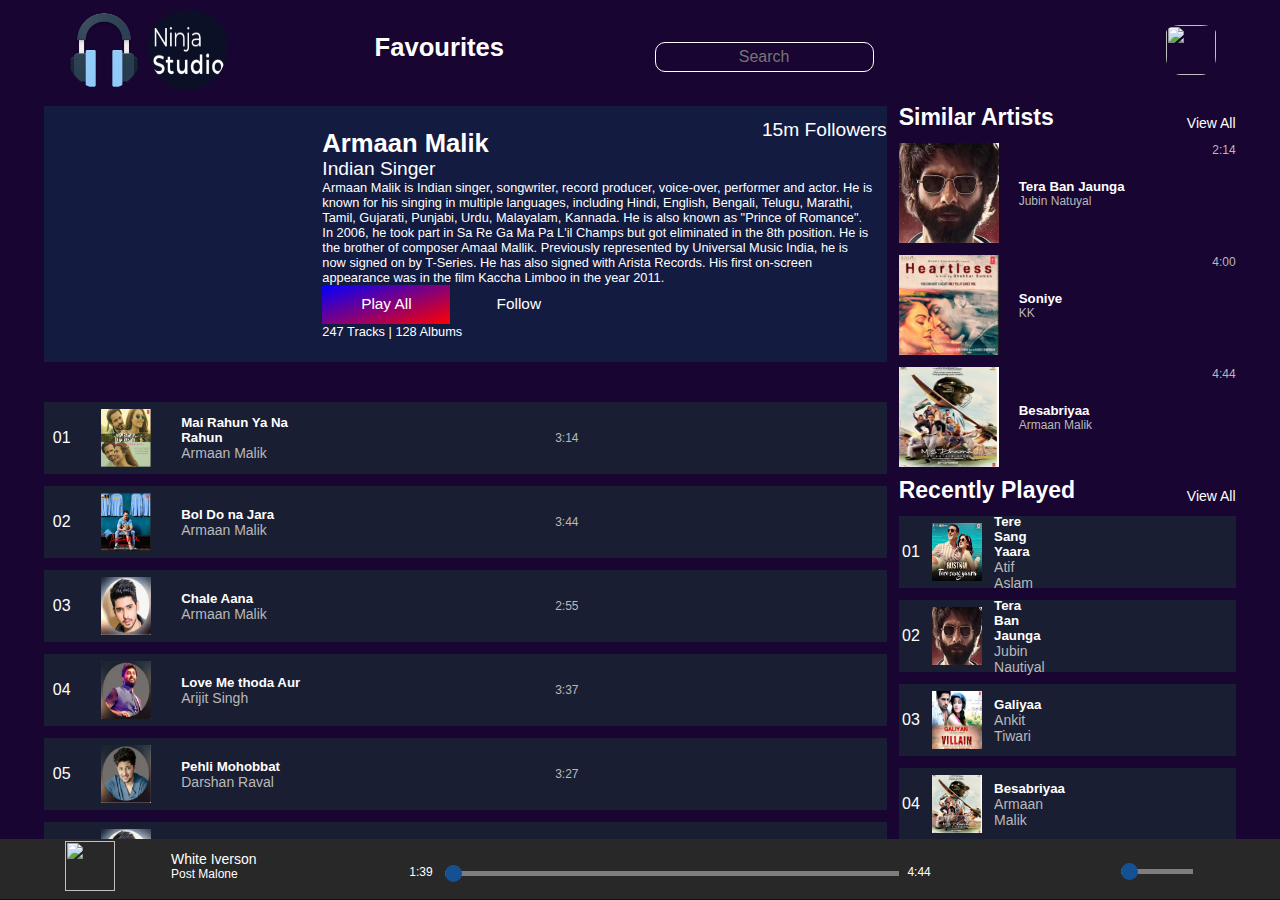
==== HTML Files/Single Playlist Screen.html @ 9ed67e4e "Created Music Player application" ====
<!DOCTYPE html>
<html lang="en">

<head>
    <meta charset="UTF-8">
    <meta name="viewport" content="width=device-width, initial-scale=1.0">
    <title>My Playlist</title>
    <!-- it is connected to two stylesheets -->
    <link rel="stylesheet" type="text/css" href="Single Playlist Screen Styles.css"><!-- this is the main stylesheet -->
    <!-- desktop first approach is used for the same. -->
    <link rel="stylesheet" type="text/css" href="Secondary page responsive.css">
    <!-- this is the style sheet with all the media queries -->
    <!-- this script is just for font awesome fonts -->
    <link rel="stylesheet" href="https://use.fontawesome.com/releases/v5.5.0/css/all.css" integrity="sha384-B4dIYHKNBt8Bc12p+WXckhzcICo0wtJAoU8YZTY5qE0Id1GSseTk6S+L3BlXeVIU" crossorigin="anonymous">
</head>
<!-- body -->

<body>
    <!-- top navigation bar -->
     <nav class="nav-bar">
            <!--This div contains the logo and title of the page-->
            <div class="nav-container">
                <div class="logo">
                    <img src="..\Images\music-player-icon-png-24.jpg" alt="PlayerImage">
                    <img src="..\Images\NinjasStudiologo.png"alt="logo">
                </div>
            </div>
            <div class="fav">
                <h4>Favourites</h4>
            </div>
            <!-- Search Bar -->
            <div class="search-bar">
                <div class="search-icon">
                    <i class="fas fa-search"></i>
                </div>
                <input type="text" name="search" placeholder="Search">
                <!-- Mic Icon -->
            </div>
            <!-- Notification Bell -->
            <div class="notification-bell">
                <span><i class="fas fa-bell"></i></span>
            </div>
            <!-- Profile Picture -->
            <div class="profile-picture">
            <img src="..\Images\myImg.jpg">
        </div>
        </nav>
    <!-- this is the main center part of the page and it is divided into two sections, namely section 1 and section 2-->
    <!-- I have separated these sections using the aside tag for each section -->
    <main>
        <!-- aside section 1 -->
        <aside class="aside section-1">
            <!-- this is for the jumbotron -->
            <div class="jumbotron">
                <div class=jumbotron-image>
                    <!-- there is nothing in this div because all the images and all are added by css -->
                </div>
                <!-- jumbotron details -->
                <div class="jumbotron-detail">
                    <!-- descriptive part of the jumbotron this will contain name , number of followers and all -->
                    <div class="descriptive-part">
                        <div class="song-name-main">
                            <h1>Armaan Malik</h1>
                        </div>
                        <div class="followers">
                            15m Followers
                        </div>
                        <p class="author">Indian Singer</p>
                        <!-- short description of the current author -->
                        <p class="desc">
                            Armaan Malik is Indian singer, songwriter, record producer, voice-over, performer and actor. He is known for his singing in multiple languages, including Hindi, English, Bengali, Telugu, Marathi, Tamil, Gujarati, Punjabi, Urdu, Malayalam, Kannada. He is also known as "Prince of Romance". In 2006, he took part in Sa Re Ga Ma Pa L'il Champs but got eliminated in the 8th position. He is the brother of composer Amaal Mallik. Previously represented by Universal Music India, he is now signed on by T-Series. He has also signed with Arista Records. His first on-screen appearance was in the film Kaccha Limboo in the year 2011.
                        </p>
                    </div>
                    <!-- action part -->
                    <div class="action-part">
                        <!-- action buttons -->
                        <div class="btns">
                            <button>Play All</button>
                            <button>Follow</button>
                        </div>
                        <p>
                            247 Tracks | 128 Albums
                        </p>
                    </div>
                </div>
            </div>
            <!-- now the playlist part begins -->
            <div class="playlist-items">
                <!-- playlist item -->
                <div class="playlist-item">
                    <div class="left">
                        <div>
                            01
                        </div>
                        <div>
                            <img src="..\Images\Mai Rahun.png">
                            <div class="play-btn">
                                <i class="fas fa-play"></i>
                            </div>
                        </div>
                        <div>
                            <h5>
                                Mai Rahun Ya Na Rahun
                            </h5>
                            <p>
                                Armaan Malik
                            </p>
                        </div>
                    </div>
                    <div class="center">
                        3:14
                    </div>
                    <div class="right">
                        <div>
                            <i class="far fa-heart"></i>
                        </div>
                        <div>
                            <i class="fas fa-plus"></i>
                        </div>
                    </div>
                </div>
                <!-- playlist item -->
                <div class="playlist-item">
                    <div class="left">
                        <div>
                            02
                        </div>
                        <div>
                            <img src="..\Images\Azhar.png">
                            <div class="play-btn">
                                <i class="fas fa-play"></i>
                            </div>
                        </div>
                        <div>
                            <h5>
                                Bol Do na Jara
                            </h5>
                            <p>
                                Armaan Malik
                            </p>
                        </div>
                    </div>
                    <div class="center">
                        3:44
                    </div>
                    <div class="right">
                        <div>
                            <i class="far fa-heart"></i>
                        </div>
                        <div>
                            <i class="fas fa-plus"></i>
                        </div>
                    </div>
                </div>
                <!-- playlist item -->
                <div class="playlist-item">
                    <div class="left">
                        <div>
                            03
                        </div>
                        <div>
                            <img src="..\Images/Armaan.png">
                            <div class="play-btn">
                                <i class="fas fa-play"></i>
                            </div>
                        </div>
                        <div>
                            <h5>
                                Chale Aana
                            </h5>
                            <p>
                                Armaan Malik
                            </p>
                        </div>
                    </div>
                    <div class="center">
                        2:55
                    </div>
                    <div class="right">
                        <div>
                            <i class="far fa-heart"></i>
                        </div>
                        <div>
                            <i class="fas fa-plus"></i>
                        </div>
                    </div>
                </div>
                <!-- playlist item -->
                <div class="playlist-item">
                    <div class="left">
                        <div>
                            04
                        </div>
                        <div>
                            <img src="..\Images/Arijit.png">
                            <div class="play-btn">
                                <i class="fas fa-play"></i>
                            </div>
                        </div>
                        <div>
                            <h5>
                                Love Me thoda Aur
                            </h5>
                            <p>
                                Arijit Singh
                            </p>
                        </div>
                    </div>
                    <div class="center">
                        3:37
                    </div>
                    <div class="right">
                        <div>
                            <i class="far fa-heart"></i>
                        </div>
                        <div>
                            <i class="fas fa-plus"></i>
                        </div>
                    </div>
                </div>
                <!-- playlist item -->
                <div class="playlist-item">
                    <div class="left">
                        <div>
                            05
                        </div>
                        <div>
                            <img src="..\Images/Darshan.png">
                            <div class="play-btn">
                                <i class="fas fa-play"></i>
                            </div>
                        </div>
                        <div>
                            <h5>
                                Pehli Mohobbat
                            </h5>
                            <p>
                                Darshan Raval
                            </p>
                        </div>
                    </div>
                    <div class="center">
                        3:27
                    </div>
                    <div class="right">
                        <div>
                            <i class="far fa-heart"></i>
                        </div>
                        <div>
                            <i class="fas fa-plus"></i>
                        </div>
                    </div>
                </div>
                <!-- playlist item -->
                <div class="playlist-item">
                    <div class="left">
                        <div>
                            03
                        </div>
                        <div>
                            <img src="..\Images/Armaan.png">
                            <div class="play-btn">
                                <i class="fas fa-play"></i>
                            </div>
                        </div>
                        <div>
                            <h5>
                                Shaamein
                            </h5>
                            <p>
                                Armaan Malik
                            </p>
                        </div>
                    </div>
                    <div class="center">
                        2:55
                    </div>
                    <div class="right">
                        <div>
                            <i class="far fa-heart"></i>
                        </div>
                        <div>
                            <i class="fas fa-plus"></i>
                        </div>
                    </div>
                </div>
                <!-- playlist item -->
                <div class="playlist-item">
                    <div class="left">
                        <div>
                            07
                        </div>
                        <div>
                            <img src="..\Images/Diljit.png">
                            <div class="play-btn">
                                <i class="fas fa-play"></i>
                            </div>
                        </div>
                        <div>
                            <h5>
                                Deewana Tera Mai
                            </h5>
                            <p>
                                Diljit Dosanjh 
                            </p>
                        </div>
                    </div>
                    <div class="center">
                        3:28
                    </div>
                    <div class="right">
                        <div>
                            <i class="far fa-heart"></i>
                        </div>
                        <div>
                            <i class="fas fa-plus"></i>
                        </div>
                    </div>
                </div>
                <!-- playlist item -->
                <div class="playlist-item">
                    <div class="left">
                        <div>
                            08
                        </div>
                        <div>
                            <img src="..\Images/Neha.png">
                            <div class="play-btn">
                                <i class="fas fa-play"></i>
                            </div>
                        </div>
                        <div>
                            <h5>
                                Naina
                            </h5>
                            <p>
                                Neha Kakkar
                            </p>
                        </div>
                    </div>
                    <div class="center">
                        3:48
                    </div>
                    <div class="right">
                        <div>
                            <i class="far fa-heart"></i>
                        </div>
                        <div>
                            <i class="fas fa-plus"></i>
                        </div>
                    </div>
                </div>
                <!-- playlist item -->
                <div class="playlist-item">
                    <div class="left">
                        <div>
                            03
                        </div>
                        <div>
                            <img src="..\Images/Armaan.png">
                            <div class="play-btn">
                                <i class="fas fa-play"></i>
                            </div>
                        </div>
                        <div>
                            <h5>
                                Sab Tera
                            </h5>
                            <p>
                                Armaan Malik
                            </p>
                        </div>
                    </div>
                    <div class="center">
                        2:55
                    </div>
                    <div class="right">
                        <div>
                            <i class="far fa-heart"></i>
                        </div>
                        <div>
                            <i class="fas fa-plus"></i>
                        </div>
                    </div>
                </div>
                <!-- playlist item -->
                <div class="playlist-item">
                    <div class="left">
                        <div>
                            10
                        </div>
                        <div>
                            <img src="..\Images\Arijit.png">
                            <div class="play-btn">
                                <i class="fas fa-play"></i>
                            </div>
                        </div>
                        <div>
                            <h5>
                                Galti Se Mistake
                            </h5>
                            <p>
                                Arijit Singh
                            </p>
                        </div>
                    </div>
                    <div class="center">
                        4:10
                    </div>
                    <div class="right">
                        <div>
                            <i class="far fa-heart"></i>
                        </div>
                        <div>
                            <i class="fas fa-plus"></i>
                        </div>
                    </div>
                </div>
                <!-- playlist item -->
                <div class="playlist-item">
                    <div class="left">
                        <div>
                            11
                        </div>
                        <div>
                            <img src="..\Images\galiyaan.jpg">
                            <div class="play-btn">
                                <i class="fas fa-play"></i>
                            </div>
                        </div>
                        <div>
                            <h5>
                                Galiyaan
                            </h5>
                            <p>
                                Ankit Tiwari
                            </p>
                        </div>
                    </div>
                    <div class="center">
                        4:00
                    </div>
                    <div class="right">
                        <div>
                            <i class="far fa-heart"></i>
                        </div>
                        <div>
                            <i class="fas fa-plus"></i>
                        </div>
                    </div>
                </div>
                <!-- playlist item -->
                <div class="playlist-item">
                    <div class="left">
                        <div>
                            03
                        </div>
                        <div>
                            <img src="..\Images/Armaan.png">
                            <div class="play-btn">
                                <i class="fas fa-play"></i>
                            </div>
                        </div>
                        <div>
                            <h5>
                                Sab Tera
                            </h5>
                            <p>
                                Armaan Malik
                            </p>
                        </div>
                    </div>
                    <div class="center">
                        2:55
                    </div>
                    <div class="right">
                        <div>
                            <i class="far fa-heart"></i>
                        </div>
                        <div>
                            <i class="fas fa-plus"></i>
                        </div>
                    </div>
                </div>
            </div>
        </aside>
        <!-- one aside section is complete -->
        <!-- now the second aside section will start from here -->
        <!-- the page is responsive. please try reducing the width of the page -->
        <!-- the aside section will collapse and a "more button will be shown to you." -->
        <!-- clicking on this more button, you will be shown the aside section 2  -->
        <!-- its position will be absolute at lower resolutions -->
        <!-- this is the label for that more button -->
        <label for="more"><i class="fas fa-angle-double-left"></i>More</label>
        <!-- this is that more button -->
        <!-- and this is the check box. this will always be hidden -->
        <!-- check the stylesheet_main.css when the label is clicked, this checkbox will be checked -->
        <!-- which will invoke the aside section 2 on lower resolutions -->
        <input type="checkbox" id="more">
        <!-- </div> -->
        <aside class="aside section-2">
            <!-- similar class will be applicable to both similar artists and recently played -->
            <div class="similar">
                <!-- section heading, which also contains the view all button -->
                <div class="section-heading">
                    <h1>Similar Artists</h1>
                    <div class="view-all-button">
                        View All
                    </div>
                </div>
                <!-- list is the container for the contents of similar artists -->
                <div class="list">
                    <!-- item -->
                    <div class="list-item">
                        <div>
                            <img src="..\Images\tera ban jaunga.jpg">
                            <div class="play-btn">
                                <i class="fas fa-play"></i>
                            </div>
                        </div>
                        <div style="position: absolute; left:120px;">
                            <h5>
                                Tera Ban Jaunga
                            </h5>
                            <p class="author-name">
                                Jubin Natuyal
                            </p>
                        </div>
                        <div class="extra">
                            <div>
                                <i class="fas fa-ellipsis-h"></i>
                            </div>
                            <p class="author-name">
                                2:14
                            </p>
                        </div>
                    </div>
                    <!-- item -->
                    <div class="list-item">
                        <div>
                            <img src="..\Images\Heartless.png">
                            <div class="play-btn">
                                <i class="fas fa-play"></i>
                            </div>
                        </div>
                        <div style="position: absolute; left:120px;">
                            <h5>
                                Soniye
                            </h5>
                            <p class="author-name">
                                KK
                            </p>
                        </div>
                        <div class="extra">
                            <div>
                                <i class="fas fa-ellipsis-h"></i>
                            </div>
                            <p class="author-name">
                                4:00
                            </p>
                        </div>
                    </div>
                    <!-- item -->
                    <div class="list-item">
                        <div>
                            <img src="..\Images\Besabriyaa.png">
                            <div class="play-btn">
                                <i class="fas fa-play"></i>
                            </div>
                        </div>
                        <div style="position: absolute; left:120px;">
                            <h5>
                                Besabriyaa
                            </h5>
                            <p class="author-name">
                                Armaan Malik
                            </p>
                        </div>
                        <div class="extra">
                            <div>
                                <i class="fas fa-ellipsis-h"></i>
                            </div>
                            <p class="author-name">
                                4:44
                            </p>
                        </div>
                    </div>
                </div>



                <!-- recently played section -->
                <div class="similar">
                    <!-- section headings, which also contains the view all button -->
                    <div class="section-heading">
                        <h1>Recently Played</h1>
                        <div class="view-all-button">
                            View All
                        </div>
                    </div>
                    <!-- again list is a container for all the contents of recently played section -->
                    <div class="list">
                        <!-- item -->
                        <div class="playlist-item">
                            <div class="left">
                                <div>
                                    01
                                </div>
                                <div>
                                    <img src="..\Images\tere sang yara.jpg">
                                    <div class="play-btn">
                                        <i class="fas fa-play"></i>
                                    </div>
                                </div>
                                <div>
                                    <h5>
                                        Tere Sang Yaara
                                    </h5>
                                    <p>
                                        Atif Aslam
                                    </p>
                                </div>
                            </div>
                            <div class="right">
                                <div>
                                    <i class="far fa-heart"></i>
                                </div>
                            </div>
                        </div>
                        <!-- item -->
                        <div class="playlist-item">
                            <div class="left">
                                <div>
                                    02
                                </div>
                                <div>
                                    <img src="..\Images\tera ban jaunga.jpg">
                                    <div class="play-btn">
                                        <i class="fas fa-play"></i>
                                    </div>
                                </div>
                                <div>
                                    <h5>
                                        Tera Ban Jaunga
                                    </h5>
                                    <p>
                                        Jubin Nautiyal
                                    </p>
                                </div>
                            </div>
                            <div class="right">
                                <div>
                                    <i class="far fa-heart"></i>
                                </div>
                            </div>
                        </div>
                        <!-- item -->
                        <div class="playlist-item">
                            <div class="left">
                                <div>
                                    03
                                </div>
                                <div>
                                    <img src="..\Images\galiyaan.jpg">
                                    <div class="play-btn">
                                        <i class="fas fa-play"></i>
                                    </div>
                                </div>
                                <div>
                                    <h5>
                                        Galiyaa
                                    </h5>
                                    <p>
                                        Ankit Tiwari
                                    </p>
                                </div>
                            </div>
                            <div class="right">
                                <div>
                                    <i class="far fa-heart"></i>
                                </div>
                            </div>
                        </div>
                        <!-- item -->
                        <div class="playlist-item">
                            <div class="left">
                                <div>
                                    04
                                </div>
                                <div>
                                    <img src="..\Images\Besabriyaa.png">
                                    <div class="play-btn">
                                        <i class="fas fa-play"></i>
                                    </div>
                                </div>
                                <div>
                                    <h5>
                                        Besabriyaa
                                    </h5>
                                    <p>
                                        Armaan Malik
                                    </p>
                                </div>
                            </div>
                            <div class="right">
                                <div>
                                    <i class="far fa-heart"></i>
                                </div>
                            </div>
                        </div>
                        <!-- item -->
                        <div class="playlist-item">
                            <div class="left">
                                <div>
                                    05
                                </div>
                                <div>
                                    <img src="..\Images\kaun tujhe.jpg">
                                    <div class="play-btn">
                                        <i class="fas fa-play"></i>
                                    </div>
                                </div>
                                <div>
                                    <h5>
                                        Kaun Tujhe
                                    </h5>
                                    <p>
                                        Shreya Ghosal
                                    </p>
                                </div>
                            </div>
                            <div class="right">
                                <div>
                                    <i class="far fa-heart"></i>
                                </div>
                            </div>
                        </div>
                        <!-- item -->
                        <div class="playlist-item">
                            <div class="left">
                                <div>
                                    01
                                </div>
                                <div>
                                    <img src="..\Images\tere sang yara.jpg">
                                    <div class="play-btn">
                                        <i class="fas fa-play"></i>
                                    </div>
                                </div>
                                <div>
                                    <h5>
                                        Tere Sang Yaara
                                    </h5>
                                    <p>
                                        Atif Aslam
                                    </p>
                                </div>
                            </div>
                            <div class="right">
                                <div>
                                    <i class="far fa-heart"></i>
                                </div>
                            </div>
                        </div>
                        <!-- item -->
                        <div class="playlist-item">
                            <div class="left">
                                <div>
                                    02
                                </div>
                                <div>
                                    <img src="..\Images\tera ban jaunga.jpg">
                                    <div class="play-btn">
                                        <i class="fas fa-play"></i>
                                    </div>
                                </div>
                                <div>
                                    <h5>
                                        Tera Ban Jaunga
                                    </h5>
                                    <p>
                                        Jubin Nautiyal
                                    </p>
                                </div>
                            </div>
                            <div class="right">
                                <div>
                                    <i class="far fa-heart"></i>
                                </div>
                            </div>
                        </div>
                        <!-- item -->
                        <div class="playlist-item">
                            <div class="left">
                                <div>
                                    03
                                </div>
                                <div>
                                    <img src="..\Images\galiyaan.jpg">
                                    <div class="play-btn">
                                        <i class="fas fa-play"></i>
                                    </div>
                                </div>
                                <div>
                                    <h5>
                                        Galiyaa
                                    </h5>
                                    <p>
                                        Ankit Tiwari
                                    </p>
                                </div>
                            </div>
                            <div class="right">
                                <div>
                                    <i class="far fa-heart"></i>
                                </div>
                            </div>
                        </div>
                        <!-- item -->
                        <div class="playlist-item">
                            <div class="left">
                                <div>
                                    04
                                </div>
                                <div>
                                    <img src="..\Images\Besabriyaa.png">
                                    <div class="play-btn">
                                        <i class="fas fa-play"></i>
                                    </div>
                                </div>
                                <div>
                                    <h5>
                                        Besabriyaa
                                    </h5>
                                    <p>
                                        Armaan Malik
                                    </p>
                                </div>
                            </div>
                            <div class="right">
                                <div>
                                    <i class="far fa-heart"></i>
                                </div>
                            </div>
                        </div>
                    </div>
                </div>
            </div>
        </aside>
    </main>




    <!-- main part of the page is over. -->
    <!-- this is the footer part. -->
    <!-- its position will be fixed to the screen bottom. -->
    <footer>
        <div class="active-song-description">
            <!-- song image -->
            <div id="song-image">
                <img src="media/playlist/stoney.jpg">
            </div>
            <!-- song name and author -->
            <div class="song-desc">
                <div>
                    White Iverson
                </div>
                <div>
                    Post Malone
                </div>
            </div>
                <!-- heart icon and ban icon -->
            <div class="heart-and-ban-icon">
                <span>
                    <i class="far fa-heart"></i>
                </span>
                <span>
                    <i class="fas fa-ban"></i>
                </span>
            </div>
        </div>
        <!-- these are the main player controls -->
        <div class="player">
            <div class="controls">
                <div><i class="fas fa-random"></i></div>
                <div><i class="fas fa-step-backward"></i></div>
                <div><i class="fas fa-pause-circle"></i></div>
                <div><i class="fas fa-step-forward"></i></div>
                <div><i class="fas fa-redo"></i></div>
            </div>
            <!-- this is the slider -->
            <div id="slider">
                <!-- current time -->
                <div class="time">
                    1:39
                </div>
                <div class="slidecontainer">
                    <input type="range" min="0" max="100" value="0" class="slider" id="myRange">
                </div>
                <!-- total time -->
                <div class="time">
                    4:44
                </div>
            </div>
        </div>
        <!-- other icons including the volume slider and all -->
        <div class="extras">
            <div>
                <i class="fas fa-list-ul"></i>
            </div>
            <div>
                <i class="fas fa-laptop"></i>
            </div>
            <div>
                <i class="fas fa-volume-up"></i>
            </div>
            <div class="slidecontainer" style="width:30%;">
                <input type="range" min="0" max="100" value="0" class="slider" id="myRange" style="margin-top:0px;">
            </div>
            <div>
                <i class="fas fa-expand-alt"></i>
            </div>
        </div>
    </footer>
</body>

</html>
---- HTML Files/Single Playlist Screen Styles.css ----
:root {
	--background-image: url("media/background_image/3541800.jpg");
	--jumbotron-color: #141b41;
	--playlist-items-background-color: #1a1e33;
	--playlist-items-background-color-on-hover: #2e3249;
}
body {
	/* background-image: var(--background-image); */
	background-image: var(--background-image);
	background-color: #180532;
/* 	background-position: center;
	background-size: cover;
	background-repeat: no-repeat; */
	margin: 0px;
	font-family: "Segoe UI", Arial, sans-serif;
	color: white;
}
/* removing all the styles from the links and formatting them white */
a {
	text-decoration: none;
	color: white;
}
/* removing margin for all the textual elements */
h1,
h2,
h3,
h4,
h5,
h6,
p {
	margin: 0px;
}
/* top navigation bar */
.nav-bar
{
	width: auto;
	height: auto;
	background-color: #180532;
	display: flex;
	flex-direction: row;
	flex-wrap: wrap;
	justify-content: space-between;
	align-items: center;
	padding-left: 5%;
	padding-right: 5%;
}

.nav-bar>div
{
	display: inline-block;
}
nav img
{
	border-radius: 50%;
	padding-top: 10px;
	width: 80px;
	height: 80px;
}

.profile-picture img
{
	/*padding: 30px;*/
	/*padding-top: 10px;*/
	width: 50px;
	height: 50px;
}

.fav h4
{
	/*padding-top: 10px;*/
	/*margin: 30px;*/
	font-size: 1.6rem;
	text-align: center;
}

.search-bar > div:nth-child(1)
{
	display: inline-block;
	position: relative;
	/*width: min-content;*/
	left: 15%;
	top: 10%;
}
.search-icon > div:nth-child(3)
{
	display: inline-block;
	position: absolute;
}
.search-bar input
{
	margin-top: 20px;
	width: auto;
	font-size: 16px;
	color:white;
	text-decoration: none;
	border-radius: 10px;
	border: none;
	padding: 5px;
	font-weight: 500;
	text-align: center;
	background-color: transparent;
	border:1px solid white;
}

.mic-icon 
{
	display: inline-block;
	position: absolute;
	top: 50px;
	right: 37%;
}
input:focus
{
	outline: none;
}

.nav-bar .notification-bell 
{
	font-size: 2rem;
}
.profile-picture img
{
	border-radius: 30%;
}

/* navigation bar is completed here */

/* main */
main {
	width: 100%;
	padding: 0% 3%;
	box-sizing: border-box;
	display: flex;
	flex-direction: row;
	justify-content: space-around;
	transition: all ease-in-out 1s;
}
/* there are two aside sections both of them will have this class 
(I have taken care of the re-usability of the classes and removed redundancy) */
.aside {
	display: inline-block;
	overflow: hidden;
}
/* section one of the main part */
.section-1 {
	width: 70%;
	height: 85vh;
	overflow: scroll;
}
/* overflow should be scrollable but the scroll bar should be hidden*/
.section-1::-webkit-scrollbar {
	display: none;
}
/* section 2 of the main part */
.section-2 {
	width: 28%;
	height: 85vh;
	z-index: 2;
}

/* aside section 1 */
/* jumbotron */
.jumbotron {
	height: 20vw;
	width: 100%;
	margin-top: 12px;
	box-sizing: border-box;
	display: flex;
	flex-direction: row;
	justify-content: space-between;
	align-items: center;
	background-color: var(--jumbotron-color);
	margin-bottom: 40px;
	position: relative;
}
/* image insider jumbotron */
.jumbotron-image {
	height: 20vw;
	width: 20vw;
	background-image: linear-gradient(
			to bottom,
			transparent,
			rgba(20, 27, 65, 1)
		),
		url("Images/Armaan.png");
	background-size: cover;
}
/* right part of the jumbotron */
.jumbotron-detail {
	width: 67%;
	height: 100%;
	display: flex;
	flex-direction: column;
	justify-content: center;
	box-sizing: border-box;
	padding-right: 12px;
}
/* descriptive part contains the descripton of the song and action part contains the follow and play buttons */
.descriptive-part,
.action-part {
	width: 100%;
	height: max-content;
}
/* song name and followers */
.song-name-main,
.followers {
	display: inline-block;
}
/* song name heading properties */
.song-name-main h1 {
	font-size: 2vw;
}
/* follower count */
.followers {
	position: absolute;
	right: 0%;
	top: 5%;
}
/* self explanatory */
.followers,
.author {
	font-size: 1.5vw;
}
/* description of the jumbotron */
.desc {
	font-size: 1vw;
}
/* action part */
/* .action-part {
	padding-top: 2vw;
} */
.action-part p {
	font-size: 1vw;
}
.btns > button {
	border: 0px;
	height: 3vw;
	width: 10vw;
	color: white;
	font-size: 1.2vw;
}
/* play button */
.btns > button:nth-child(1) {
	background-image: linear-gradient(-19deg, red 0%, blue 100%);
}
/* follow button */
.btns > button:nth-child(2) {
	background-color: transparent;
}
/* particular item in the playlist */
.playlist-item {
	/* height:60px;
    width:100%; */
	height: 8vh;

	box-sizing: border-box;
	background-color: var(--playlist-items-background-color);
	display: flex;
	flex-direction: row;
	justify-content: space-between;
	align-items: center;
	margin-bottom: 12px;
	/* transition: all ease-in-out 0.1s; */
}
/* playlist item hovering effects */
.playlist-item:hover {
	background-color: var(--playlist-items-background-color-on-hover);
}
/* left part if the playlist item */
.left {
	display: flex;
	flex-direction: row;
	justify-content: flex-start;
	align-items: center;
	width: 30%;
	height: 100%;
	padding: 0% 1%;
}
/* center part of the playlist item which contains the duration length of the song */
.center {
	display: flex;
	flex-direction: row;
	justify-content: center;
	align-items: center;
	width: min-content;
	height: 100%;
}
/* right part of the playlist item, which contains icons */
.right {
	display: flex;
	flex-direction: row;
	justify-content: center;
	align-items: center;
	width: 50px;
	height: 100%;
	padding-right: 2%;
}/* now adjusting the contents of left, center and right parts */
.left > div:nth-child(2) {
	height: 80%;
	min-width: 50px;
	max-width: 50px;
	margin: 0px 12% 0px 12%;
	position: relative;
}
.left > div:nth-child(2) img {
	width: 100%;
	height: 100%;
}
.left > div:nth-child(3) p {
	color: rgb(185, 185, 185);
}
/* customizing the play button */
.play-btn {
	background-color: black;
	width: 100%;
	height: 100%;
	position: absolute;
	top: 0%;
	left: 0%;
	opacity: 0;
	display: flex;
	flex-direction: row;
	justify-content: center;
	align-items: center;
	transition: all ease-in-out 0.1s;
}
/* on hover effects */
.play-btn:hover {
	opacity: 0.7;
}
/* adjusting fonts in the playlist items  */
.left div p {
	font-size: 14px;
}
.center {
	font-size: 12px;
	color: rgb(185, 185, 185);
}
.right {
	color: rgb(185, 185, 185);
}
.right div:nth-child(2) {
	margin-left: 27%;
}
/* second section of the page starts here */
/* ///////////////////////////////////////////////////////////////////////////////////////////////////////////////////////////////////////////// */
/* "more" button properties */
label {
	display: none;
	position: absolute;
	right: 0%;
	top: 20%;
	padding-bottom: 5px;
	z-index: 3;
	box-shadow: 0px 0px 2px 1px white;;
	width: 70px;
	font-size: 20px;
	height: 21px;
	text-align: center;
	background-image: linear-gradient(red, blue);
}
/* on a normal display, it will be hidden */
label ~ input {
	display: none;
}
/* ASIDE SECTION -2 */
/* this is the first section heading of the aside section 2 */
.section-heading {
	margin-top: 10px;
	position: relative;
	margin-bottom: 12px;
}
/* adjusting for side by side display */
.section-heading div,
.section-heading h1 {
	display: inline-block;
}
.section-heading h1 {
	font-size: 23px;
}
.section-heading div {
	position: absolute;
	bottom: 0%;
	right: 0px;
	font-size: 14px;
}

.list {
	height: 36vh;
	overflow: scroll;
}
/* hiding the scrollbar */
.list::-webkit-scrollbar {
	display: none;
}
/* this is particular item in the "list  container*/
.list-item {
	width: 100%;
	height: 100px;
	box-sizing: border-box;
	display: flex;
	flex-direction: row;
	justify-content: space-between;
	align-items: center;
	position: relative;
	margin-bottom: 12px;
}
/* hovering effect for the list item */
.list-item:hover {
	background-color: var(--playlist-items-background-color-on-hover);
}
/* adjusting the name and image of the songs relative to their original position */
.list-item > div:nth-child(1) {
	width: 100px;
	height: 100%;
	position: relative;
}
.list-item > div:nth-child(1) > img {
	width: 100%;
	height: 100%;
}
.author-name {
	font-size: 12px;
	color: rgb(185, 185, 185);
}
.extra {
	text-align: right;
	height: 100%;
}
/* ////////////////////////////////////////////////////////////////////////////////////////////////////////////// */

/* Footer section starts here*/
/* this is the container for the whole footer */
footer {
	position: absolute;
	bottom: 1px;
	width: 100%;
	height: 60px;
	background-color: #282828;
	display: flex;
	flex-direction: row;
	justify-content: space-between;
	align-content: center;
	flex-wrap: nowrap;
	padding: 0px 3%;
	box-sizing: border-box;
	z-index: 6;
}
/* footer is divided into 3 parts */
/* 1. first part of the footer */
.active-song-description {
	/* border:1px solid white; */
	height: 90%;
	width: 25%;
	display: flex;
	flex-direction: row;
	justify-content: space-around;
	align-items: center;
}
/* the current song which is being played, this is the image container for that. */
#song-image {
	width: 50px;
	height: 50px;
	min-width: 50px;
	min-height: 50px;
}
/* current song image */
#song-image img {
	width: 100%;
	height: 100%;
}
/* heart and ban icon */
.heart-and-ban-icon {
	height: 100%;
	padding-top: 4%;
}
/* song decscription */
.song-desc {
	margin-right: 1%;
	margin-left: 1%;
}
/* song name */
.song-desc div:nth-child(1) {
	font-size: 14px;
}
/* song author */
.song-desc div:nth-child(2) {
	font-size: 12px;
}

/* 2. Second part of the footer*/
.player {
	width: 45%;
	display: flex;
	flex-direction: column;
	align-items: center;
	justify-content: center;
	flex-wrap: nowrap;
}
/* controls is the container for all the center controls of the player */
.controls {
	width: 40%;
	display: flex;
	flex-direction: row;
	justify-content: space-between;
	align-items: center;
	font-size: 20px;
}
/* this is the song-duration slider */
#slider {
	width: 100%;
	font-size: 12px;
	display: flex;
	flex-direction: row;
	flex-wrap: nowrap;
	align-items: center;
	justify-content: center;
	margin-top: 5px;
}
/* ////////// */
.time {
	margin: 0px 10px;
}

/* adjusting the slider for better visuals */
.slidecontainer {
	width: 100%;
}

/* for audio and main center player */
.slider {
	-webkit-appearance: none;
	width: 100%;
	height: 5px;
	background: #d3d3d3;
	outline: none;
	opacity: 0.5;
	-webkit-transition: 0.2s;
	transition: opacity 0.2s;
}

/* hover effect for the slider */
.slider:hover {
	opacity: 1;
}

/* these are for adjusting the dimensions and default styling of the long-slider */
.slider::-webkit-slider-thumb {
	-webkit-appearance: none;
	appearance: none;
	width: 17px;
	height: 17px;
	border-radius: 50%;
	background: #007bff;
	cursor: pointer;
}

/* this is the circular thumb, which can be moved across the div */
.slider::-moz-range-thumb {
	width: 25px;
	height: 25px;
	background: #4caf50;
	cursor: pointer;
}

/* third part of the footer */
/* this contains the extra icons and slider for volume */
/* this is also a container */
.extras {
	width: 20%;
	display: flex;
	flex-direction: row;
	justify-content: space-around;
	align-items: center;
}
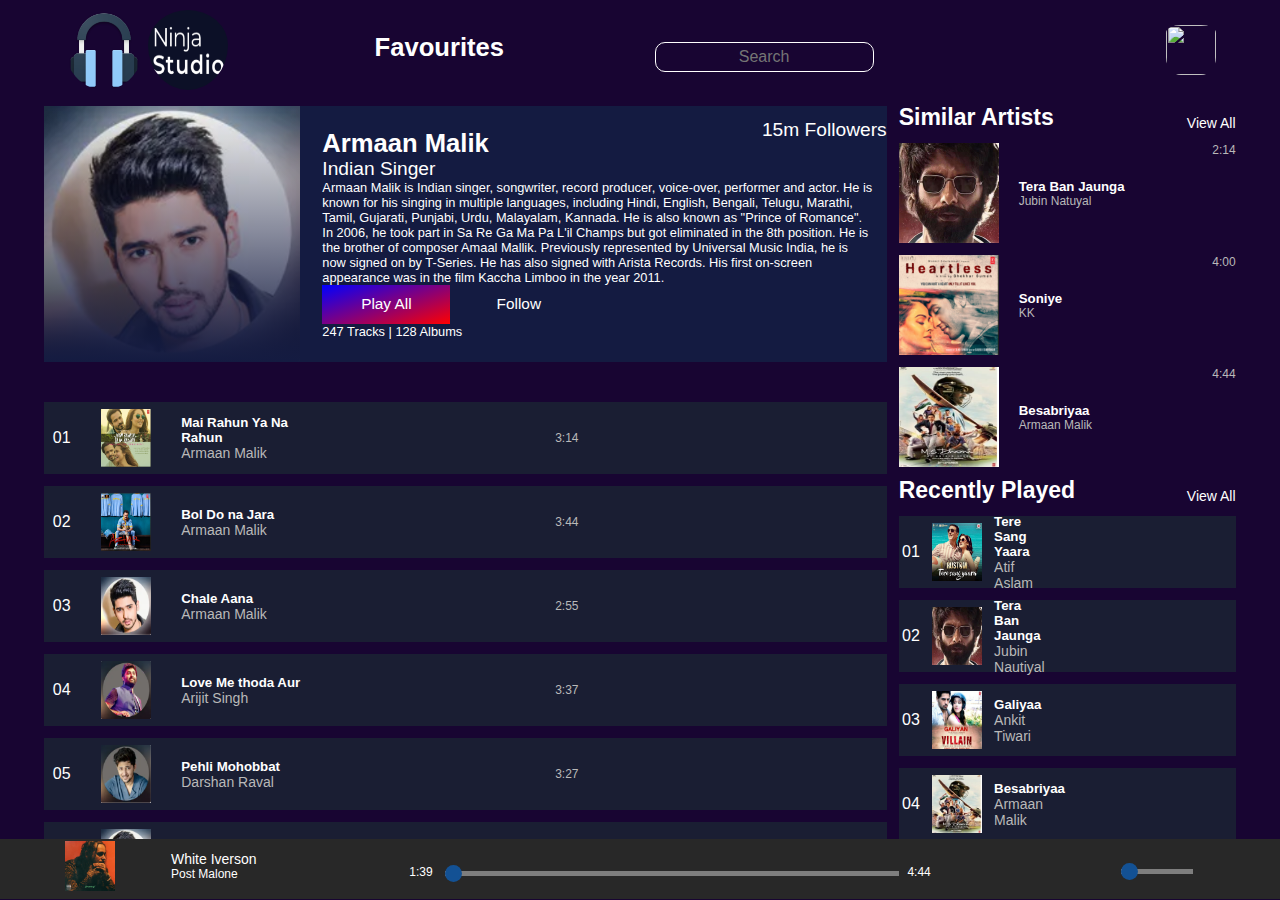
==== commit dd3cc9b1: "Changed Music player" ====
--- a/HTML Files/Single Playlist Screen.html
+++ b/HTML Files/Single Playlist Screen.html
@@ -1,928 +1,776 @@
 <!DOCTYPE html>
 <html lang="en">
-
-<head>
-    <meta charset="UTF-8">
-    <meta name="viewport" content="width=device-width, initial-scale=1.0">
+  <head>
+    <meta charset="UTF-8" />
+    <meta name="viewport" content="width=device-width, initial-scale=1.0" />
     <title>My Playlist</title>
     <!-- it is connected to two stylesheets -->
-    <link rel="stylesheet" type="text/css" href="Single Playlist Screen Styles.css"><!-- this is the main stylesheet -->
+    <link
+      rel="stylesheet"
+      type="text/css"
+      href="../Css Files/Single Playlist Screen Styles.css"
+    />
+    <!-- this is the main stylesheet -->
     <!-- desktop first approach is used for the same. -->
-    <link rel="stylesheet" type="text/css" href="Secondary page responsive.css">
+    <link
+      rel="stylesheet"
+      type="text/css"
+      href="Secondary page responsive.css"
+    />
     <!-- this is the style sheet with all the media queries -->
     <!-- this script is just for font awesome fonts -->
-    <link rel="stylesheet" href="https://use.fontawesome.com/releases/v5.5.0/css/all.css" integrity="sha384-B4dIYHKNBt8Bc12p+WXckhzcICo0wtJAoU8YZTY5qE0Id1GSseTk6S+L3BlXeVIU" crossorigin="anonymous">
-</head>
-<!-- body -->
+    <link
+      rel="stylesheet"
+      href="https://use.fontawesome.com/releases/v5.5.0/css/all.css"
+      integrity="sha384-B4dIYHKNBt8Bc12p+WXckhzcICo0wtJAoU8YZTY5qE0Id1GSseTk6S+L3BlXeVIU"
+      crossorigin="anonymous"
+    />
+  </head>
+  <!-- body -->
 
-<body>
+  <body>
     <!-- top navigation bar -->
-     <nav class="nav-bar">
-            <!--This div contains the logo and title of the page-->
-            <div class="nav-container">
-                <div class="logo">
-                    <img src="..\Images\music-player-icon-png-24.jpg" alt="PlayerImage">
-                    <img src="..\Images\NinjasStudiologo.png"alt="logo">
-                </div>
-            </div>
-            <div class="fav">
-                <h4>Favourites</h4>
-            </div>
-            <!-- Search Bar -->
-            <div class="search-bar">
-                <div class="search-icon">
-                    <i class="fas fa-search"></i>
-                </div>
-                <input type="text" name="search" placeholder="Search">
-                <!-- Mic Icon -->
-            </div>
-            <!-- Notification Bell -->
-            <div class="notification-bell">
-                <span><i class="fas fa-bell"></i></span>
-            </div>
-            <!-- Profile Picture -->
-            <div class="profile-picture">
-            <img src="..\Images\myImg.jpg">
-        </div>
-        </nav>
+    <nav class="nav-bar">
+      <!--This div contains the logo and title of the page-->
+      <div class="nav-container">
+        <div class="logo">
+          <img src="..\Images\music-player-icon-png-24.jpg" alt="PlayerImage" />
+          <img src="..\Images\NinjasStudiologo.png" alt="logo" />
+        </div>
+      </div>
+      <div class="fav">
+        <h4>Favourites</h4>
+      </div>
+      <!-- Search Bar -->
+      <div class="search-bar">
+        <div class="search-icon">
+          <i class="fas fa-search"></i>
+        </div>
+        <input type="text" name="search" placeholder="Search" />
+        <!-- Mic Icon -->
+      </div>
+      <!-- Notification Bell -->
+      <div class="notification-bell">
+        <span><i class="fas fa-bell"></i></span>
+      </div>
+      <!-- Profile Picture -->
+      <div class="profile-picture">
+        <img src="..\Images\myImg.jpg" />
+      </div>
+    </nav>
     <!-- this is the main center part of the page and it is divided into two sections, namely section 1 and section 2-->
     <!-- I have separated these sections using the aside tag for each section -->
     <main>
-        <!-- aside section 1 -->
-        <aside class="aside section-1">
-            <!-- this is for the jumbotron -->
-            <div class="jumbotron">
-                <div class=jumbotron-image>
-                    <!-- there is nothing in this div because all the images and all are added by css -->
-                </div>
-                <!-- jumbotron details -->
-                <div class="jumbotron-detail">
-                    <!-- descriptive part of the jumbotron this will contain name , number of followers and all -->
-                    <div class="descriptive-part">
-                        <div class="song-name-main">
-                            <h1>Armaan Malik</h1>
-                        </div>
-                        <div class="followers">
-                            15m Followers
-                        </div>
-                        <p class="author">Indian Singer</p>
-                        <!-- short description of the current author -->
-                        <p class="desc">
-                            Armaan Malik is Indian singer, songwriter, record producer, voice-over, performer and actor. He is known for his singing in multiple languages, including Hindi, English, Bengali, Telugu, Marathi, Tamil, Gujarati, Punjabi, Urdu, Malayalam, Kannada. He is also known as "Prince of Romance". In 2006, he took part in Sa Re Ga Ma Pa L'il Champs but got eliminated in the 8th position. He is the brother of composer Amaal Mallik. Previously represented by Universal Music India, he is now signed on by T-Series. He has also signed with Arista Records. His first on-screen appearance was in the film Kaccha Limboo in the year 2011.
-                        </p>
-                    </div>
-                    <!-- action part -->
-                    <div class="action-part">
-                        <!-- action buttons -->
-                        <div class="btns">
-                            <button>Play All</button>
-                            <button>Follow</button>
-                        </div>
-                        <p>
-                            247 Tracks | 128 Albums
-                        </p>
-                    </div>
-                </div>
-            </div>
-            <!-- now the playlist part begins -->
-            <div class="playlist-items">
-                <!-- playlist item -->
-                <div class="playlist-item">
-                    <div class="left">
-                        <div>
-                            01
-                        </div>
-                        <div>
-                            <img src="..\Images\Mai Rahun.png">
-                            <div class="play-btn">
-                                <i class="fas fa-play"></i>
-                            </div>
-                        </div>
-                        <div>
-                            <h5>
-                                Mai Rahun Ya Na Rahun
-                            </h5>
-                            <p>
-                                Armaan Malik
-                            </p>
-                        </div>
-                    </div>
-                    <div class="center">
-                        3:14
-                    </div>
-                    <div class="right">
-                        <div>
-                            <i class="far fa-heart"></i>
-                        </div>
-                        <div>
-                            <i class="fas fa-plus"></i>
-                        </div>
-                    </div>
-                </div>
-                <!-- playlist item -->
-                <div class="playlist-item">
-                    <div class="left">
-                        <div>
-                            02
-                        </div>
-                        <div>
-                            <img src="..\Images\Azhar.png">
-                            <div class="play-btn">
-                                <i class="fas fa-play"></i>
-                            </div>
-                        </div>
-                        <div>
-                            <h5>
-                                Bol Do na Jara
-                            </h5>
-                            <p>
-                                Armaan Malik
-                            </p>
-                        </div>
-                    </div>
-                    <div class="center">
-                        3:44
-                    </div>
-                    <div class="right">
-                        <div>
-                            <i class="far fa-heart"></i>
-                        </div>
-                        <div>
-                            <i class="fas fa-plus"></i>
-                        </div>
-                    </div>
-                </div>
-                <!-- playlist item -->
-                <div class="playlist-item">
-                    <div class="left">
-                        <div>
-                            03
-                        </div>
-                        <div>
-                            <img src="..\Images/Armaan.png">
-                            <div class="play-btn">
-                                <i class="fas fa-play"></i>
-                            </div>
-                        </div>
-                        <div>
-                            <h5>
-                                Chale Aana
-                            </h5>
-                            <p>
-                                Armaan Malik
-                            </p>
-                        </div>
-                    </div>
-                    <div class="center">
-                        2:55
-                    </div>
-                    <div class="right">
-                        <div>
-                            <i class="far fa-heart"></i>
-                        </div>
-                        <div>
-                            <i class="fas fa-plus"></i>
-                        </div>
-                    </div>
-                </div>
-                <!-- playlist item -->
-                <div class="playlist-item">
-                    <div class="left">
-                        <div>
-                            04
-                        </div>
-                        <div>
-                            <img src="..\Images/Arijit.png">
-                            <div class="play-btn">
-                                <i class="fas fa-play"></i>
-                            </div>
-                        </div>
-                        <div>
-                            <h5>
-                                Love Me thoda Aur
-                            </h5>
-                            <p>
-                                Arijit Singh
-                            </p>
-                        </div>
-                    </div>
-                    <div class="center">
-                        3:37
-                    </div>
-                    <div class="right">
-                        <div>
-                            <i class="far fa-heart"></i>
-                        </div>
-                        <div>
-                            <i class="fas fa-plus"></i>
-                        </div>
-                    </div>
-                </div>
-                <!-- playlist item -->
-                <div class="playlist-item">
-                    <div class="left">
-                        <div>
-                            05
-                        </div>
-                        <div>
-                            <img src="..\Images/Darshan.png">
-                            <div class="play-btn">
-                                <i class="fas fa-play"></i>
-                            </div>
-                        </div>
-                        <div>
-                            <h5>
-                                Pehli Mohobbat
-                            </h5>
-                            <p>
-                                Darshan Raval
-                            </p>
-                        </div>
-                    </div>
-                    <div class="center">
-                        3:27
-                    </div>
-                    <div class="right">
-                        <div>
-                            <i class="far fa-heart"></i>
-                        </div>
-                        <div>
-                            <i class="fas fa-plus"></i>
-                        </div>
-                    </div>
-                </div>
-                <!-- playlist item -->
-                <div class="playlist-item">
-                    <div class="left">
-                        <div>
-                            03
-                        </div>
-                        <div>
-                            <img src="..\Images/Armaan.png">
-                            <div class="play-btn">
-                                <i class="fas fa-play"></i>
-                            </div>
-                        </div>
-                        <div>
-                            <h5>
-                                Shaamein
-                            </h5>
-                            <p>
-                                Armaan Malik
-                            </p>
-                        </div>
-                    </div>
-                    <div class="center">
-                        2:55
-                    </div>
-                    <div class="right">
-                        <div>
-                            <i class="far fa-heart"></i>
-                        </div>
-                        <div>
-                            <i class="fas fa-plus"></i>
-                        </div>
-                    </div>
-                </div>
-                <!-- playlist item -->
-                <div class="playlist-item">
-                    <div class="left">
-                        <div>
-                            07
-                        </div>
-                        <div>
-                            <img src="..\Images/Diljit.png">
-                            <div class="play-btn">
-                                <i class="fas fa-play"></i>
-                            </div>
-                        </div>
-                        <div>
-                            <h5>
-                                Deewana Tera Mai
-                            </h5>
-                            <p>
-                                Diljit Dosanjh 
-                            </p>
-                        </div>
-                    </div>
-                    <div class="center">
-                        3:28
-                    </div>
-                    <div class="right">
-                        <div>
-                            <i class="far fa-heart"></i>
-                        </div>
-                        <div>
-                            <i class="fas fa-plus"></i>
-                        </div>
-                    </div>
-                </div>
-                <!-- playlist item -->
-                <div class="playlist-item">
-                    <div class="left">
-                        <div>
-                            08
-                        </div>
-                        <div>
-                            <img src="..\Images/Neha.png">
-                            <div class="play-btn">
-                                <i class="fas fa-play"></i>
-                            </div>
-                        </div>
-                        <div>
-                            <h5>
-                                Naina
-                            </h5>
-                            <p>
-                                Neha Kakkar
-                            </p>
-                        </div>
-                    </div>
-                    <div class="center">
-                        3:48
-                    </div>
-                    <div class="right">
-                        <div>
-                            <i class="far fa-heart"></i>
-                        </div>
-                        <div>
-                            <i class="fas fa-plus"></i>
-                        </div>
-                    </div>
-                </div>
-                <!-- playlist item -->
-                <div class="playlist-item">
-                    <div class="left">
-                        <div>
-                            03
-                        </div>
-                        <div>
-                            <img src="..\Images/Armaan.png">
-                            <div class="play-btn">
-                                <i class="fas fa-play"></i>
-                            </div>
-                        </div>
-                        <div>
-                            <h5>
-                                Sab Tera
-                            </h5>
-                            <p>
-                                Armaan Malik
-                            </p>
-                        </div>
-                    </div>
-                    <div class="center">
-                        2:55
-                    </div>
-                    <div class="right">
-                        <div>
-                            <i class="far fa-heart"></i>
-                        </div>
-                        <div>
-                            <i class="fas fa-plus"></i>
-                        </div>
-                    </div>
-                </div>
-                <!-- playlist item -->
-                <div class="playlist-item">
-                    <div class="left">
-                        <div>
-                            10
-                        </div>
-                        <div>
-                            <img src="..\Images\Arijit.png">
-                            <div class="play-btn">
-                                <i class="fas fa-play"></i>
-                            </div>
-                        </div>
-                        <div>
-                            <h5>
-                                Galti Se Mistake
-                            </h5>
-                            <p>
-                                Arijit Singh
-                            </p>
-                        </div>
-                    </div>
-                    <div class="center">
-                        4:10
-                    </div>
-                    <div class="right">
-                        <div>
-                            <i class="far fa-heart"></i>
-                        </div>
-                        <div>
-                            <i class="fas fa-plus"></i>
-                        </div>
-                    </div>
-                </div>
-                <!-- playlist item -->
-                <div class="playlist-item">
-                    <div class="left">
-                        <div>
-                            11
-                        </div>
-                        <div>
-                            <img src="..\Images\galiyaan.jpg">
-                            <div class="play-btn">
-                                <i class="fas fa-play"></i>
-                            </div>
-                        </div>
-                        <div>
-                            <h5>
-                                Galiyaan
-                            </h5>
-                            <p>
-                                Ankit Tiwari
-                            </p>
-                        </div>
-                    </div>
-                    <div class="center">
-                        4:00
-                    </div>
-                    <div class="right">
-                        <div>
-                            <i class="far fa-heart"></i>
-                        </div>
-                        <div>
-                            <i class="fas fa-plus"></i>
-                        </div>
-                    </div>
-                </div>
-                <!-- playlist item -->
-                <div class="playlist-item">
-                    <div class="left">
-                        <div>
-                            03
-                        </div>
-                        <div>
-                            <img src="..\Images/Armaan.png">
-                            <div class="play-btn">
-                                <i class="fas fa-play"></i>
-                            </div>
-                        </div>
-                        <div>
-                            <h5>
-                                Sab Tera
-                            </h5>
-                            <p>
-                                Armaan Malik
-                            </p>
-                        </div>
-                    </div>
-                    <div class="center">
-                        2:55
-                    </div>
-                    <div class="right">
-                        <div>
-                            <i class="far fa-heart"></i>
-                        </div>
-                        <div>
-                            <i class="fas fa-plus"></i>
-                        </div>
-                    </div>
-                </div>
-            </div>
-        </aside>
-        <!-- one aside section is complete -->
-        <!-- now the second aside section will start from here -->
-        <!-- the page is responsive. please try reducing the width of the page -->
-        <!-- the aside section will collapse and a "more button will be shown to you." -->
-        <!-- clicking on this more button, you will be shown the aside section 2  -->
-        <!-- its position will be absolute at lower resolutions -->
-        <!-- this is the label for that more button -->
-        <label for="more"><i class="fas fa-angle-double-left"></i>More</label>
-        <!-- this is that more button -->
-        <!-- and this is the check box. this will always be hidden -->
-        <!-- check the stylesheet_main.css when the label is clicked, this checkbox will be checked -->
-        <!-- which will invoke the aside section 2 on lower resolutions -->
-        <input type="checkbox" id="more">
-        <!-- </div> -->
-        <aside class="aside section-2">
-            <!-- similar class will be applicable to both similar artists and recently played -->
-            <div class="similar">
-                <!-- section heading, which also contains the view all button -->
-                <div class="section-heading">
-                    <h1>Similar Artists</h1>
-                    <div class="view-all-button">
-                        View All
-                    </div>
-                </div>
-                <!-- list is the container for the contents of similar artists -->
-                <div class="list">
-                    <!-- item -->
-                    <div class="list-item">
-                        <div>
-                            <img src="..\Images\tera ban jaunga.jpg">
-                            <div class="play-btn">
-                                <i class="fas fa-play"></i>
-                            </div>
-                        </div>
-                        <div style="position: absolute; left:120px;">
-                            <h5>
-                                Tera Ban Jaunga
-                            </h5>
-                            <p class="author-name">
-                                Jubin Natuyal
-                            </p>
-                        </div>
-                        <div class="extra">
-                            <div>
-                                <i class="fas fa-ellipsis-h"></i>
-                            </div>
-                            <p class="author-name">
-                                2:14
-                            </p>
-                        </div>
-                    </div>
-                    <!-- item -->
-                    <div class="list-item">
-                        <div>
-                            <img src="..\Images\Heartless.png">
-                            <div class="play-btn">
-                                <i class="fas fa-play"></i>
-                            </div>
-                        </div>
-                        <div style="position: absolute; left:120px;">
-                            <h5>
-                                Soniye
-                            </h5>
-                            <p class="author-name">
-                                KK
-                            </p>
-                        </div>
-                        <div class="extra">
-                            <div>
-                                <i class="fas fa-ellipsis-h"></i>
-                            </div>
-                            <p class="author-name">
-                                4:00
-                            </p>
-                        </div>
-                    </div>
-                    <!-- item -->
-                    <div class="list-item">
-                        <div>
-                            <img src="..\Images\Besabriyaa.png">
-                            <div class="play-btn">
-                                <i class="fas fa-play"></i>
-                            </div>
-                        </div>
-                        <div style="position: absolute; left:120px;">
-                            <h5>
-                                Besabriyaa
-                            </h5>
-                            <p class="author-name">
-                                Armaan Malik
-                            </p>
-                        </div>
-                        <div class="extra">
-                            <div>
-                                <i class="fas fa-ellipsis-h"></i>
-                            </div>
-                            <p class="author-name">
-                                4:44
-                            </p>
-                        </div>
-                    </div>
-                </div>
+      <!-- aside section 1 -->
+      <aside class="aside section-1">
+        <!-- this is for the jumbotron -->
+        <div class="jumbotron">
+          <div class="jumbotron-image">
+            <!-- there is nothing in this div because all the images and all are added by css -->
+          </div>
+          <!-- jumbotron details -->
+          <div class="jumbotron-detail">
+            <!-- descriptive part of the jumbotron this will contain name , number of followers and all -->
+            <div class="descriptive-part">
+              <div class="song-name-main">
+                <h1>Armaan Malik</h1>
+              </div>
+              <div class="followers">15m Followers</div>
+              <p class="author">Indian Singer</p>
+              <!-- short description of the current author -->
+              <p class="desc">
+                Armaan Malik is Indian singer, songwriter, record producer,
+                voice-over, performer and actor. He is known for his singing in
+                multiple languages, including Hindi, English, Bengali, Telugu,
+                Marathi, Tamil, Gujarati, Punjabi, Urdu, Malayalam, Kannada. He
+                is also known as "Prince of Romance". In 2006, he took part in
+                Sa Re Ga Ma Pa L'il Champs but got eliminated in the 8th
+                position. He is the brother of composer Amaal Mallik. Previously
+                represented by Universal Music India, he is now signed on by
+                T-Series. He has also signed with Arista Records. His first
+                on-screen appearance was in the film Kaccha Limboo in the year
+                2011.
+              </p>
+            </div>
+            <!-- action part -->
+            <div class="action-part">
+              <!-- action buttons -->
+              <div class="btns">
+                <button>Play All</button>
+                <button>Follow</button>
+              </div>
+              <p>247 Tracks | 128 Albums</p>
+            </div>
+          </div>
+        </div>
+        <!-- now the playlist part begins -->
+        <div class="playlist-items">
+          <!-- playlist item -->
+          <div class="playlist-item">
+            <div class="left">
+              <div>01</div>
+              <div>
+                <img src="..\Images\Mai Rahun.png" />
+                <div class="play-btn">
+                  <i class="fas fa-play"></i>
+                </div>
+              </div>
+              <div>
+                <h5>Mai Rahun Ya Na Rahun</h5>
+                <p>Armaan Malik</p>
+              </div>
+            </div>
+            <div class="center">3:14</div>
+            <div class="right">
+              <div>
+                <i class="far fa-heart"></i>
+              </div>
+              <div>
+                <i class="fas fa-plus"></i>
+              </div>
+            </div>
+          </div>
+          <!-- playlist item -->
+          <div class="playlist-item">
+            <div class="left">
+              <div>02</div>
+              <div>
+                <img src="..\Images\Azhar.png" />
+                <div class="play-btn">
+                  <i class="fas fa-play"></i>
+                </div>
+              </div>
+              <div>
+                <h5>Bol Do na Jara</h5>
+                <p>Armaan Malik</p>
+              </div>
+            </div>
+            <div class="center">3:44</div>
+            <div class="right">
+              <div>
+                <i class="far fa-heart"></i>
+              </div>
+              <div>
+                <i class="fas fa-plus"></i>
+              </div>
+            </div>
+          </div>
+          <!-- playlist item -->
+          <div class="playlist-item">
+            <div class="left">
+              <div>03</div>
+              <div>
+                <img src="..\Images/Armaan.png" />
+                <div class="play-btn">
+                  <i class="fas fa-play"></i>
+                </div>
+              </div>
+              <div>
+                <h5>Chale Aana</h5>
+                <p>Armaan Malik</p>
+              </div>
+            </div>
+            <div class="center">2:55</div>
+            <div class="right">
+              <div>
+                <i class="far fa-heart"></i>
+              </div>
+              <div>
+                <i class="fas fa-plus"></i>
+              </div>
+            </div>
+          </div>
+          <!-- playlist item -->
+          <div class="playlist-item">
+            <div class="left">
+              <div>04</div>
+              <div>
+                <img src="..\Images/Arijit.png" />
+                <div class="play-btn">
+                  <i class="fas fa-play"></i>
+                </div>
+              </div>
+              <div>
+                <h5>Love Me thoda Aur</h5>
+                <p>Arijit Singh</p>
+              </div>
+            </div>
+            <div class="center">3:37</div>
+            <div class="right">
+              <div>
+                <i class="far fa-heart"></i>
+              </div>
+              <div>
+                <i class="fas fa-plus"></i>
+              </div>
+            </div>
+          </div>
+          <!-- playlist item -->
+          <div class="playlist-item">
+            <div class="left">
+              <div>05</div>
+              <div>
+                <img src="..\Images/Darshan.png" />
+                <div class="play-btn">
+                  <i class="fas fa-play"></i>
+                </div>
+              </div>
+              <div>
+                <h5>Pehli Mohobbat</h5>
+                <p>Darshan Raval</p>
+              </div>
+            </div>
+            <div class="center">3:27</div>
+            <div class="right">
+              <div>
+                <i class="far fa-heart"></i>
+              </div>
+              <div>
+                <i class="fas fa-plus"></i>
+              </div>
+            </div>
+          </div>
+          <!-- playlist item -->
+          <div class="playlist-item">
+            <div class="left">
+              <div>03</div>
+              <div>
+                <img src="..\Images/Armaan.png" />
+                <div class="play-btn">
+                  <i class="fas fa-play"></i>
+                </div>
+              </div>
+              <div>
+                <h5>Shaamein</h5>
+                <p>Armaan Malik</p>
+              </div>
+            </div>
+            <div class="center">2:55</div>
+            <div class="right">
+              <div>
+                <i class="far fa-heart"></i>
+              </div>
+              <div>
+                <i class="fas fa-plus"></i>
+              </div>
+            </div>
+          </div>
+          <!-- playlist item -->
+          <div class="playlist-item">
+            <div class="left">
+              <div>07</div>
+              <div>
+                <img src="..\Images/Diljit.png" />
+                <div class="play-btn">
+                  <i class="fas fa-play"></i>
+                </div>
+              </div>
+              <div>
+                <h5>Deewana Tera Mai</h5>
+                <p>Diljit Dosanjh</p>
+              </div>
+            </div>
+            <div class="center">3:28</div>
+            <div class="right">
+              <div>
+                <i class="far fa-heart"></i>
+              </div>
+              <div>
+                <i class="fas fa-plus"></i>
+              </div>
+            </div>
+          </div>
+          <!-- playlist item -->
+          <div class="playlist-item">
+            <div class="left">
+              <div>08</div>
+              <div>
+                <img src="..\Images/Neha.png" />
+                <div class="play-btn">
+                  <i class="fas fa-play"></i>
+                </div>
+              </div>
+              <div>
+                <h5>Naina</h5>
+                <p>Neha Kakkar</p>
+              </div>
+            </div>
+            <div class="center">3:48</div>
+            <div class="right">
+              <div>
+                <i class="far fa-heart"></i>
+              </div>
+              <div>
+                <i class="fas fa-plus"></i>
+              </div>
+            </div>
+          </div>
+          <!-- playlist item -->
+          <div class="playlist-item">
+            <div class="left">
+              <div>03</div>
+              <div>
+                <img src="..\Images/Armaan.png" />
+                <div class="play-btn">
+                  <i class="fas fa-play"></i>
+                </div>
+              </div>
+              <div>
+                <h5>Sab Tera</h5>
+                <p>Armaan Malik</p>
+              </div>
+            </div>
+            <div class="center">2:55</div>
+            <div class="right">
+              <div>
+                <i class="far fa-heart"></i>
+              </div>
+              <div>
+                <i class="fas fa-plus"></i>
+              </div>
+            </div>
+          </div>
+          <!-- playlist item -->
+          <div class="playlist-item">
+            <div class="left">
+              <div>10</div>
+              <div>
+                <img src="..\Images\Arijit.png" />
+                <div class="play-btn">
+                  <i class="fas fa-play"></i>
+                </div>
+              </div>
+              <div>
+                <h5>Galti Se Mistake</h5>
+                <p>Arijit Singh</p>
+              </div>
+            </div>
+            <div class="center">4:10</div>
+            <div class="right">
+              <div>
+                <i class="far fa-heart"></i>
+              </div>
+              <div>
+                <i class="fas fa-plus"></i>
+              </div>
+            </div>
+          </div>
+          <!-- playlist item -->
+          <div class="playlist-item">
+            <div class="left">
+              <div>11</div>
+              <div>
+                <img src="..\Images\galiyaan.jpg" />
+                <div class="play-btn">
+                  <i class="fas fa-play"></i>
+                </div>
+              </div>
+              <div>
+                <h5>Galiyaan</h5>
+                <p>Ankit Tiwari</p>
+              </div>
+            </div>
+            <div class="center">4:00</div>
+            <div class="right">
+              <div>
+                <i class="far fa-heart"></i>
+              </div>
+              <div>
+                <i class="fas fa-plus"></i>
+              </div>
+            </div>
+          </div>
+          <!-- playlist item -->
+          <div class="playlist-item">
+            <div class="left">
+              <div>03</div>
+              <div>
+                <img src="..\Images/Armaan.png" />
+                <div class="play-btn">
+                  <i class="fas fa-play"></i>
+                </div>
+              </div>
+              <div>
+                <h5>Sab Tera</h5>
+                <p>Armaan Malik</p>
+              </div>
+            </div>
+            <div class="center">2:55</div>
+            <div class="right">
+              <div>
+                <i class="far fa-heart"></i>
+              </div>
+              <div>
+                <i class="fas fa-plus"></i>
+              </div>
+            </div>
+          </div>
+        </div>
+      </aside>
+      <!-- one aside section is complete -->
+      <!-- now the second aside section will start from here -->
+      <!-- the page is responsive. please try reducing the width of the page -->
+      <!-- the aside section will collapse and a "more button will be shown to you." -->
+      <!-- clicking on this more button, you will be shown the aside section 2  -->
+      <!-- its position will be absolute at lower resolutions -->
+      <!-- this is the label for that more button -->
+      <label for="more"><i class="fas fa-angle-double-left"></i>More</label>
+      <!-- this is that more button -->
+      <!-- and this is the check box. this will always be hidden -->
+      <!-- check the stylesheet_main.css when the label is clicked, this checkbox will be checked -->
+      <!-- which will invoke the aside section 2 on lower resolutions -->
+      <input type="checkbox" id="more" />
+      <!-- </div> -->
+      <aside class="aside section-2">
+        <!-- similar class will be applicable to both similar artists and recently played -->
+        <div class="similar">
+          <!-- section heading, which also contains the view all button -->
+          <div class="section-heading">
+            <h1>Similar Artists</h1>
+            <div class="view-all-button">View All</div>
+          </div>
+          <!-- list is the container for the contents of similar artists -->
+          <div class="list">
+            <!-- item -->
+            <div class="list-item">
+              <div>
+                <img src="..\Images\tera ban jaunga.jpg" />
+                <div class="play-btn">
+                  <i class="fas fa-play"></i>
+                </div>
+              </div>
+              <div style="position: absolute; left: 120px">
+                <h5>Tera Ban Jaunga</h5>
+                <p class="author-name">Jubin Natuyal</p>
+              </div>
+              <div class="extra">
+                <div>
+                  <i class="fas fa-ellipsis-h"></i>
+                </div>
+                <p class="author-name">2:14</p>
+              </div>
+            </div>
+            <!-- item -->
+            <div class="list-item">
+              <div>
+                <img src="..\Images\Heartless.png" />
+                <div class="play-btn">
+                  <i class="fas fa-play"></i>
+                </div>
+              </div>
+              <div style="position: absolute; left: 120px">
+                <h5>Soniye</h5>
+                <p class="author-name">KK</p>
+              </div>
+              <div class="extra">
+                <div>
+                  <i class="fas fa-ellipsis-h"></i>
+                </div>
+                <p class="author-name">4:00</p>
+              </div>
+            </div>
+            <!-- item -->
+            <div class="list-item">
+              <div>
+                <img src="..\Images\Besabriyaa.png" />
+                <div class="play-btn">
+                  <i class="fas fa-play"></i>
+                </div>
+              </div>
+              <div style="position: absolute; left: 120px">
+                <h5>Besabriyaa</h5>
+                <p class="author-name">Armaan Malik</p>
+              </div>
+              <div class="extra">
+                <div>
+                  <i class="fas fa-ellipsis-h"></i>
+                </div>
+                <p class="author-name">4:44</p>
+              </div>
+            </div>
+          </div>
 
-
-
-                <!-- recently played section -->
-                <div class="similar">
-                    <!-- section headings, which also contains the view all button -->
-                    <div class="section-heading">
-                        <h1>Recently Played</h1>
-                        <div class="view-all-button">
-                            View All
-                        </div>
-                    </div>
-                    <!-- again list is a container for all the contents of recently played section -->
-                    <div class="list">
-                        <!-- item -->
-                        <div class="playlist-item">
-                            <div class="left">
-                                <div>
-                                    01
-                                </div>
-                                <div>
-                                    <img src="..\Images\tere sang yara.jpg">
-                                    <div class="play-btn">
-                                        <i class="fas fa-play"></i>
-                                    </div>
-                                </div>
-                                <div>
-                                    <h5>
-                                        Tere Sang Yaara
-                                    </h5>
-                                    <p>
-                                        Atif Aslam
-                                    </p>
-                                </div>
-                            </div>
-                            <div class="right">
-                                <div>
-                                    <i class="far fa-heart"></i>
-                                </div>
-                            </div>
-                        </div>
-                        <!-- item -->
-                        <div class="playlist-item">
-                            <div class="left">
-                                <div>
-                                    02
-                                </div>
-                                <div>
-                                    <img src="..\Images\tera ban jaunga.jpg">
-                                    <div class="play-btn">
-                                        <i class="fas fa-play"></i>
-                                    </div>
-                                </div>
-                                <div>
-                                    <h5>
-                                        Tera Ban Jaunga
-                                    </h5>
-                                    <p>
-                                        Jubin Nautiyal
-                                    </p>
-                                </div>
-                            </div>
-                            <div class="right">
-                                <div>
-                                    <i class="far fa-heart"></i>
-                                </div>
-                            </div>
-                        </div>
-                        <!-- item -->
-                        <div class="playlist-item">
-                            <div class="left">
-                                <div>
-                                    03
-                                </div>
-                                <div>
-                                    <img src="..\Images\galiyaan.jpg">
-                                    <div class="play-btn">
-                                        <i class="fas fa-play"></i>
-                                    </div>
-                                </div>
-                                <div>
-                                    <h5>
-                                        Galiyaa
-                                    </h5>
-                                    <p>
-                                        Ankit Tiwari
-                                    </p>
-                                </div>
-                            </div>
-                            <div class="right">
-                                <div>
-                                    <i class="far fa-heart"></i>
-                                </div>
-                            </div>
-                        </div>
-                        <!-- item -->
-                        <div class="playlist-item">
-                            <div class="left">
-                                <div>
-                                    04
-                                </div>
-                                <div>
-                                    <img src="..\Images\Besabriyaa.png">
-                                    <div class="play-btn">
-                                        <i class="fas fa-play"></i>
-                                    </div>
-                                </div>
-                                <div>
-                                    <h5>
-                                        Besabriyaa
-                                    </h5>
-                                    <p>
-                                        Armaan Malik
-                                    </p>
-                                </div>
-                            </div>
-                            <div class="right">
-                                <div>
-                                    <i class="far fa-heart"></i>
-                                </div>
-                            </div>
-                        </div>
-                        <!-- item -->
-                        <div class="playlist-item">
-                            <div class="left">
-                                <div>
-                                    05
-                                </div>
-                                <div>
-                                    <img src="..\Images\kaun tujhe.jpg">
-                                    <div class="play-btn">
-                                        <i class="fas fa-play"></i>
-                                    </div>
-                                </div>
-                                <div>
-                                    <h5>
-                                        Kaun Tujhe
-                                    </h5>
-                                    <p>
-                                        Shreya Ghosal
-                                    </p>
-                                </div>
-                            </div>
-                            <div class="right">
-                                <div>
-                                    <i class="far fa-heart"></i>
-                                </div>
-                            </div>
-                        </div>
-                        <!-- item -->
-                        <div class="playlist-item">
-                            <div class="left">
-                                <div>
-                                    01
-                                </div>
-                                <div>
-                                    <img src="..\Images\tere sang yara.jpg">
-                                    <div class="play-btn">
-                                        <i class="fas fa-play"></i>
-                                    </div>
-                                </div>
-                                <div>
-                                    <h5>
-                                        Tere Sang Yaara
-                                    </h5>
-                                    <p>
-                                        Atif Aslam
-                                    </p>
-                                </div>
-                            </div>
-                            <div class="right">
-                                <div>
-                                    <i class="far fa-heart"></i>
-                                </div>
-                            </div>
-                        </div>
-                        <!-- item -->
-                        <div class="playlist-item">
-                            <div class="left">
-                                <div>
-                                    02
-                                </div>
-                                <div>
-                                    <img src="..\Images\tera ban jaunga.jpg">
-                                    <div class="play-btn">
-                                        <i class="fas fa-play"></i>
-                                    </div>
-                                </div>
-                                <div>
-                                    <h5>
-                                        Tera Ban Jaunga
-                                    </h5>
-                                    <p>
-                                        Jubin Nautiyal
-                                    </p>
-                                </div>
-                            </div>
-                            <div class="right">
-                                <div>
-                                    <i class="far fa-heart"></i>
-                                </div>
-                            </div>
-                        </div>
-                        <!-- item -->
-                        <div class="playlist-item">
-                            <div class="left">
-                                <div>
-                                    03
-                                </div>
-                                <div>
-                                    <img src="..\Images\galiyaan.jpg">
-                                    <div class="play-btn">
-                                        <i class="fas fa-play"></i>
-                                    </div>
-                                </div>
-                                <div>
-                                    <h5>
-                                        Galiyaa
-                                    </h5>
-                                    <p>
-                                        Ankit Tiwari
-                                    </p>
-                                </div>
-                            </div>
-                            <div class="right">
-                                <div>
-                                    <i class="far fa-heart"></i>
-                                </div>
-                            </div>
-                        </div>
-                        <!-- item -->
-                        <div class="playlist-item">
-                            <div class="left">
-                                <div>
-                                    04
-                                </div>
-                                <div>
-                                    <img src="..\Images\Besabriyaa.png">
-                                    <div class="play-btn">
-                                        <i class="fas fa-play"></i>
-                                    </div>
-                                </div>
-                                <div>
-                                    <h5>
-                                        Besabriyaa
-                                    </h5>
-                                    <p>
-                                        Armaan Malik
-                                    </p>
-                                </div>
-                            </div>
-                            <div class="right">
-                                <div>
-                                    <i class="far fa-heart"></i>
-                                </div>
-                            </div>
-                        </div>
-                    </div>
-                </div>
-            </div>
-        </aside>
+          <!-- recently played section -->
+          <div class="similar">
+            <!-- section headings, which also contains the view all button -->
+            <div class="section-heading">
+              <h1>Recently Played</h1>
+              <div class="view-all-button">View All</div>
+            </div>
+            <!-- again list is a container for all the contents of recently played section -->
+            <div class="list">
+              <!-- item -->
+              <div class="playlist-item">
+                <div class="left">
+                  <div>01</div>
+                  <div>
+                    <img src="..\Images\tere sang yara.jpg" />
+                    <div class="play-btn">
+                      <i class="fas fa-play"></i>
+                    </div>
+                  </div>
+                  <div>
+                    <h5>Tere Sang Yaara</h5>
+                    <p>Atif Aslam</p>
+                  </div>
+                </div>
+                <div class="right">
+                  <div>
+                    <i class="far fa-heart"></i>
+                  </div>
+                </div>
+              </div>
+              <!-- item -->
+              <div class="playlist-item">
+                <div class="left">
+                  <div>02</div>
+                  <div>
+                    <img src="..\Images\tera ban jaunga.jpg" />
+                    <div class="play-btn">
+                      <i class="fas fa-play"></i>
+                    </div>
+                  </div>
+                  <div>
+                    <h5>Tera Ban Jaunga</h5>
+                    <p>Jubin Nautiyal</p>
+                  </div>
+                </div>
+                <div class="right">
+                  <div>
+                    <i class="far fa-heart"></i>
+                  </div>
+                </div>
+              </div>
+              <!-- item -->
+              <div class="playlist-item">
+                <div class="left">
+                  <div>03</div>
+                  <div>
+                    <img src="..\Images\galiyaan.jpg" />
+                    <div class="play-btn">
+                      <i class="fas fa-play"></i>
+                    </div>
+                  </div>
+                  <div>
+                    <h5>Galiyaa</h5>
+                    <p>Ankit Tiwari</p>
+                  </div>
+                </div>
+                <div class="right">
+                  <div>
+                    <i class="far fa-heart"></i>
+                  </div>
+                </div>
+              </div>
+              <!-- item -->
+              <div class="playlist-item">
+                <div class="left">
+                  <div>04</div>
+                  <div>
+                    <img src="..\Images\Besabriyaa.png" />
+                    <div class="play-btn">
+                      <i class="fas fa-play"></i>
+                    </div>
+                  </div>
+                  <div>
+                    <h5>Besabriyaa</h5>
+                    <p>Armaan Malik</p>
+                  </div>
+                </div>
+                <div class="right">
+                  <div>
+                    <i class="far fa-heart"></i>
+                  </div>
+                </div>
+              </div>
+              <!-- item -->
+              <div class="playlist-item">
+                <div class="left">
+                  <div>05</div>
+                  <div>
+                    <img src="..\Images\kaun tujhe.jpg" />
+                    <div class="play-btn">
+                      <i class="fas fa-play"></i>
+                    </div>
+                  </div>
+                  <div>
+                    <h5>Kaun Tujhe</h5>
+                    <p>Shreya Ghosal</p>
+                  </div>
+                </div>
+                <div class="right">
+                  <div>
+                    <i class="far fa-heart"></i>
+                  </div>
+                </div>
+              </div>
+              <!-- item -->
+              <div class="playlist-item">
+                <div class="left">
+                  <div>01</div>
+                  <div>
+                    <img src="..\Images\tere sang yara.jpg" />
+                    <div class="play-btn">
+                      <i class="fas fa-play"></i>
+                    </div>
+                  </div>
+                  <div>
+                    <h5>Tere Sang Yaara</h5>
+                    <p>Atif Aslam</p>
+                  </div>
+                </div>
+                <div class="right">
+                  <div>
+                    <i class="far fa-heart"></i>
+                  </div>
+                </div>
+              </div>
+              <!-- item -->
+              <div class="playlist-item">
+                <div class="left">
+                  <div>02</div>
+                  <div>
+                    <img src="..\Images\tera ban jaunga.jpg" />
+                    <div class="play-btn">
+                      <i class="fas fa-play"></i>
+                    </div>
+                  </div>
+                  <div>
+                    <h5>Tera Ban Jaunga</h5>
+                    <p>Jubin Nautiyal</p>
+                  </div>
+                </div>
+                <div class="right">
+                  <div>
+                    <i class="far fa-heart"></i>
+                  </div>
+                </div>
+              </div>
+              <!-- item -->
+              <div class="playlist-item">
+                <div class="left">
+                  <div>03</div>
+                  <div>
+                    <img src="..\Images\galiyaan.jpg" />
+                    <div class="play-btn">
+                      <i class="fas fa-play"></i>
+                    </div>
+                  </div>
+                  <div>
+                    <h5>Galiyaa</h5>
+                    <p>Ankit Tiwari</p>
+                  </div>
+                </div>
+                <div class="right">
+                  <div>
+                    <i class="far fa-heart"></i>
+                  </div>
+                </div>
+              </div>
+              <!-- item -->
+              <div class="playlist-item">
+                <div class="left">
+                  <div>04</div>
+                  <div>
+                    <img src="..\Images\Besabriyaa.png" />
+                    <div class="play-btn">
+                      <i class="fas fa-play"></i>
+                    </div>
+                  </div>
+                  <div>
+                    <h5>Besabriyaa</h5>
+                    <p>Armaan Malik</p>
+                  </div>
+                </div>
+                <div class="right">
+                  <div>
+                    <i class="far fa-heart"></i>
+                  </div>
+                </div>
+              </div>
+            </div>
+          </div>
+        </div>
+      </aside>
     </main>
-
-
-
 
     <!-- main part of the page is over. -->
     <!-- this is the footer part. -->
     <!-- its position will be fixed to the screen bottom. -->
     <footer>
-        <div class="active-song-description">
-            <!-- song image -->
-            <div id="song-image">
-                <img src="media/playlist/stoney.jpg">
-            </div>
-            <!-- song name and author -->
-            <div class="song-desc">
-                <div>
-                    White Iverson
-                </div>
-                <div>
-                    Post Malone
-                </div>
-            </div>
-                <!-- heart icon and ban icon -->
-            <div class="heart-and-ban-icon">
-                <span>
-                    <i class="far fa-heart"></i>
-                </span>
-                <span>
-                    <i class="fas fa-ban"></i>
-                </span>
-            </div>
-        </div>
-        <!-- these are the main player controls -->
-        <div class="player">
-            <div class="controls">
-                <div><i class="fas fa-random"></i></div>
-                <div><i class="fas fa-step-backward"></i></div>
-                <div><i class="fas fa-pause-circle"></i></div>
-                <div><i class="fas fa-step-forward"></i></div>
-                <div><i class="fas fa-redo"></i></div>
-            </div>
-            <!-- this is the slider -->
-            <div id="slider">
-                <!-- current time -->
-                <div class="time">
-                    1:39
-                </div>
-                <div class="slidecontainer">
-                    <input type="range" min="0" max="100" value="0" class="slider" id="myRange">
-                </div>
-                <!-- total time -->
-                <div class="time">
-                    4:44
-                </div>
-            </div>
-        </div>
-        <!-- other icons including the volume slider and all -->
-        <div class="extras">
-            <div>
-                <i class="fas fa-list-ul"></i>
-            </div>
-            <div>
-                <i class="fas fa-laptop"></i>
-            </div>
-            <div>
-                <i class="fas fa-volume-up"></i>
-            </div>
-            <div class="slidecontainer" style="width:30%;">
-                <input type="range" min="0" max="100" value="0" class="slider" id="myRange" style="margin-top:0px;">
-            </div>
-            <div>
-                <i class="fas fa-expand-alt"></i>
-            </div>
-        </div>
+      <div class="active-song-description">
+        <!-- song image -->
+        <div id="song-image">
+          <img src="../Images/stoney.jpg" />
+        </div>
+        <!-- song name and author -->
+        <div class="song-desc">
+          <div>White Iverson</div>
+          <div>Post Malone</div>
+        </div>
+        <!-- heart icon and ban icon -->
+        <div class="heart-and-ban-icon">
+          <span>
+            <i class="far fa-heart"></i>
+          </span>
+          <span>
+            <i class="fas fa-ban"></i>
+          </span>
+        </div>
+      </div>
+      <!-- these are the main player controls -->
+      <div class="player">
+        <div class="controls">
+          <div><i class="fas fa-random"></i></div>
+          <div><i class="fas fa-step-backward"></i></div>
+          <div><i class="fas fa-pause-circle"></i></div>
+          <div><i class="fas fa-step-forward"></i></div>
+          <div><i class="fas fa-redo"></i></div>
+        </div>
+        <!-- this is the slider -->
+        <div id="slider">
+          <!-- current time -->
+          <div class="time">1:39</div>
+          <div class="slidecontainer">
+            <input
+              type="range"
+              min="0"
+              max="100"
+              value="0"
+              class="slider"
+              id="myRange"
+            />
+          </div>
+          <!-- total time -->
+          <div class="time">4:44</div>
+        </div>
+      </div>
+      <!-- other icons including the volume slider and all -->
+      <div class="extras">
+        <div>
+          <i class="fas fa-list-ul"></i>
+        </div>
+        <div>
+          <i class="fas fa-laptop"></i>
+        </div>
+        <div>
+          <i class="fas fa-volume-up"></i>
+        </div>
+        <div class="slidecontainer" style="width: 30%">
+          <input
+            type="range"
+            min="0"
+            max="100"
+            value="0"
+            class="slider"
+            id="myRange"
+            style="margin-top: 0px"
+          />
+        </div>
+        <div>
+          <i class="fas fa-expand-alt"></i>
+        </div>
+      </div>
     </footer>
-</body>
-
-</html>+  </body>
+</html>
--- a/Css Files/Single Playlist Screen Styles.css
+++ b/Css Files/Single Playlist Screen Styles.css
@@ -0,0 +1,559 @@
+:root {
+  --background-image: url("media/background_image/3541800.jpg");
+  --jumbotron-color: #141b41;
+  --playlist-items-background-color: #1a1e33;
+  --playlist-items-background-color-on-hover: #2e3249;
+}
+body {
+  /* background-image: var(--background-image); */
+  background-image: var(--background-image);
+  background-color: #180532;
+  /* 	background-position: center;
+	background-size: cover;
+	background-repeat: no-repeat; */
+  margin: 0px;
+  font-family: "Segoe UI", Arial, sans-serif;
+  color: white;
+}
+/* removing all the styles from the links and formatting them white */
+a {
+  text-decoration: none;
+  color: white;
+}
+/* removing margin for all the textual elements */
+h1,
+h2,
+h3,
+h4,
+h5,
+h6,
+p {
+  margin: 0px;
+}
+/* top navigation bar */
+.nav-bar {
+  width: auto;
+  height: auto;
+  background-color: #180532;
+  display: flex;
+  flex-direction: row;
+  flex-wrap: wrap;
+  justify-content: space-between;
+  align-items: center;
+  padding-left: 5%;
+  padding-right: 5%;
+}
+
+.nav-bar > div {
+  display: inline-block;
+}
+nav img {
+  border-radius: 50%;
+  padding-top: 10px;
+  width: 80px;
+  height: 80px;
+}
+
+.profile-picture img {
+  /*padding: 30px;*/
+  /*padding-top: 10px;*/
+  width: 50px;
+  height: 50px;
+}
+
+.fav h4 {
+  /*padding-top: 10px;*/
+  /*margin: 30px;*/
+  font-size: 1.6rem;
+  text-align: center;
+}
+
+.search-bar > div:nth-child(1) {
+  display: inline-block;
+  position: relative;
+  /*width: min-content;*/
+  left: 15%;
+  top: 10%;
+}
+.search-icon > div:nth-child(3) {
+  display: inline-block;
+  position: absolute;
+}
+.search-bar input {
+  margin-top: 20px;
+  width: auto;
+  font-size: 16px;
+  color: white;
+  text-decoration: none;
+  border-radius: 10px;
+  border: none;
+  padding: 5px;
+  font-weight: 500;
+  text-align: center;
+  background-color: transparent;
+  border: 1px solid white;
+}
+
+.mic-icon {
+  display: inline-block;
+  position: absolute;
+  top: 50px;
+  right: 37%;
+}
+input:focus {
+  outline: none;
+}
+
+.nav-bar .notification-bell {
+  font-size: 2rem;
+}
+.profile-picture img {
+  border-radius: 30%;
+}
+
+/* navigation bar is completed here */
+
+/* main */
+main {
+  width: 100%;
+  padding: 0% 3%;
+  box-sizing: border-box;
+  display: flex;
+  flex-direction: row;
+  justify-content: space-around;
+  transition: all ease-in-out 1s;
+}
+/* there are two aside sections both of them will have this class 
+(I have taken care of the re-usability of the classes and removed redundancy) */
+.aside {
+  display: inline-block;
+  overflow: hidden;
+}
+/* section one of the main part */
+.section-1 {
+  width: 70%;
+  height: 85vh;
+  overflow: scroll;
+}
+/* overflow should be scrollable but the scroll bar should be hidden*/
+.section-1::-webkit-scrollbar {
+  display: none;
+}
+/* section 2 of the main part */
+.section-2 {
+  width: 28%;
+  height: 85vh;
+  z-index: 2;
+}
+
+/* aside section 1 */
+/* jumbotron */
+.jumbotron {
+  height: 20vw;
+  width: 100%;
+  margin-top: 12px;
+  box-sizing: border-box;
+  display: flex;
+  flex-direction: row;
+  justify-content: space-between;
+  align-items: center;
+  background-color: var(--jumbotron-color);
+  margin-bottom: 40px;
+  position: relative;
+}
+/* image insider jumbotron */
+.jumbotron-image {
+  height: 20vw;
+  width: 20vw;
+  background-image: linear-gradient(to bottom, transparent, rgba(20, 27, 65, 1)),
+    url("../Images/Armaan.png");
+  background-size: cover;
+}
+/* right part of the jumbotron */
+.jumbotron-detail {
+  width: 67%;
+  height: 100%;
+  display: flex;
+  flex-direction: column;
+  justify-content: center;
+  box-sizing: border-box;
+  padding-right: 12px;
+}
+/* descriptive part contains the descripton of the song and action part contains the follow and play buttons */
+.descriptive-part,
+.action-part {
+  width: 100%;
+  height: max-content;
+}
+/* song name and followers */
+.song-name-main,
+.followers {
+  display: inline-block;
+}
+/* song name heading properties */
+.song-name-main h1 {
+  font-size: 2vw;
+}
+/* follower count */
+.followers {
+  position: absolute;
+  right: 0%;
+  top: 5%;
+}
+/* self explanatory */
+.followers,
+.author {
+  font-size: 1.5vw;
+}
+/* description of the jumbotron */
+.desc {
+  font-size: 1vw;
+}
+/* action part */
+/* .action-part {
+	padding-top: 2vw;
+} */
+.action-part p {
+  font-size: 1vw;
+}
+.btns > button {
+  border: 0px;
+  height: 3vw;
+  width: 10vw;
+  color: white;
+  font-size: 1.2vw;
+}
+/* play button */
+.btns > button:nth-child(1) {
+  background-image: linear-gradient(-19deg, red 0%, blue 100%);
+}
+/* follow button */
+.btns > button:nth-child(2) {
+  background-color: transparent;
+}
+/* particular item in the playlist */
+.playlist-item {
+  /* height:60px;
+    width:100%; */
+  height: 8vh;
+
+  box-sizing: border-box;
+  background-color: var(--playlist-items-background-color);
+  display: flex;
+  flex-direction: row;
+  justify-content: space-between;
+  align-items: center;
+  margin-bottom: 12px;
+  /* transition: all ease-in-out 0.1s; */
+}
+/* playlist item hovering effects */
+.playlist-item:hover {
+  background-color: var(--playlist-items-background-color-on-hover);
+}
+/* left part if the playlist item */
+.left {
+  display: flex;
+  flex-direction: row;
+  justify-content: flex-start;
+  align-items: center;
+  width: 30%;
+  height: 100%;
+  padding: 0% 1%;
+}
+/* center part of the playlist item which contains the duration length of the song */
+.center {
+  display: flex;
+  flex-direction: row;
+  justify-content: center;
+  align-items: center;
+  width: min-content;
+  height: 100%;
+}
+/* right part of the playlist item, which contains icons */
+.right {
+  display: flex;
+  flex-direction: row;
+  justify-content: center;
+  align-items: center;
+  width: 50px;
+  height: 100%;
+  padding-right: 2%;
+} /* now adjusting the contents of left, center and right parts */
+.left > div:nth-child(2) {
+  height: 80%;
+  min-width: 50px;
+  max-width: 50px;
+  margin: 0px 12% 0px 12%;
+  position: relative;
+}
+.left > div:nth-child(2) img {
+  width: 100%;
+  height: 100%;
+}
+.left > div:nth-child(3) p {
+  color: rgb(185, 185, 185);
+}
+/* customizing the play button */
+.play-btn {
+  background-color: black;
+  width: 100%;
+  height: 100%;
+  position: absolute;
+  top: 0%;
+  left: 0%;
+  opacity: 0;
+  display: flex;
+  flex-direction: row;
+  justify-content: center;
+  align-items: center;
+  transition: all ease-in-out 0.1s;
+}
+/* on hover effects */
+.play-btn:hover {
+  opacity: 0.7;
+}
+/* adjusting fonts in the playlist items  */
+.left div p {
+  font-size: 14px;
+}
+.center {
+  font-size: 12px;
+  color: rgb(185, 185, 185);
+}
+.right {
+  color: rgb(185, 185, 185);
+}
+.right div:nth-child(2) {
+  margin-left: 27%;
+}
+/* second section of the page starts here */
+/* ///////////////////////////////////////////////////////////////////////////////////////////////////////////////////////////////////////////// */
+/* "more" button properties */
+label {
+  display: none;
+  position: absolute;
+  right: 0%;
+  top: 20%;
+  padding-bottom: 5px;
+  z-index: 3;
+  box-shadow: 0px 0px 2px 1px white;
+  width: 70px;
+  font-size: 20px;
+  height: 21px;
+  text-align: center;
+  background-image: linear-gradient(red, blue);
+}
+/* on a normal display, it will be hidden */
+label ~ input {
+  display: none;
+}
+/* ASIDE SECTION -2 */
+/* this is the first section heading of the aside section 2 */
+.section-heading {
+  margin-top: 10px;
+  position: relative;
+  margin-bottom: 12px;
+}
+/* adjusting for side by side display */
+.section-heading div,
+.section-heading h1 {
+  display: inline-block;
+}
+.section-heading h1 {
+  font-size: 23px;
+}
+.section-heading div {
+  position: absolute;
+  bottom: 0%;
+  right: 0px;
+  font-size: 14px;
+}
+
+.list {
+  height: 36vh;
+  overflow: scroll;
+}
+/* hiding the scrollbar */
+.list::-webkit-scrollbar {
+  display: none;
+}
+/* this is particular item in the "list  container*/
+.list-item {
+  width: 100%;
+  height: 100px;
+  box-sizing: border-box;
+  display: flex;
+  flex-direction: row;
+  justify-content: space-between;
+  align-items: center;
+  position: relative;
+  margin-bottom: 12px;
+}
+/* hovering effect for the list item */
+.list-item:hover {
+  background-color: var(--playlist-items-background-color-on-hover);
+}
+/* adjusting the name and image of the songs relative to their original position */
+.list-item > div:nth-child(1) {
+  width: 100px;
+  height: 100%;
+  position: relative;
+}
+.list-item > div:nth-child(1) > img {
+  width: 100%;
+  height: 100%;
+}
+.author-name {
+  font-size: 12px;
+  color: rgb(185, 185, 185);
+}
+.extra {
+  text-align: right;
+  height: 100%;
+}
+/* ////////////////////////////////////////////////////////////////////////////////////////////////////////////// */
+
+/* Footer section starts here*/
+/* this is the container for the whole footer */
+footer {
+  position: absolute;
+  bottom: 1px;
+  width: 100%;
+  height: 60px;
+  background-color: #282828;
+  display: flex;
+  flex-direction: row;
+  justify-content: space-between;
+  align-content: center;
+  flex-wrap: nowrap;
+  padding: 0px 3%;
+  box-sizing: border-box;
+  z-index: 6;
+}
+/* footer is divided into 3 parts */
+/* 1. first part of the footer */
+.active-song-description {
+  /* border:1px solid white; */
+  height: 90%;
+  width: 25%;
+  display: flex;
+  flex-direction: row;
+  justify-content: space-around;
+  align-items: center;
+}
+/* the current song which is being played, this is the image container for that. */
+#song-image {
+  width: 50px;
+  height: 50px;
+  min-width: 50px;
+  min-height: 50px;
+}
+/* current song image */
+#song-image img {
+  width: 100%;
+  height: 100%;
+}
+/* heart and ban icon */
+.heart-and-ban-icon {
+  height: 100%;
+  padding-top: 4%;
+}
+/* song decscription */
+.song-desc {
+  margin-right: 1%;
+  margin-left: 1%;
+}
+/* song name */
+.song-desc div:nth-child(1) {
+  font-size: 14px;
+}
+/* song author */
+.song-desc div:nth-child(2) {
+  font-size: 12px;
+}
+
+/* 2. Second part of the footer*/
+.player {
+  width: 45%;
+  display: flex;
+  flex-direction: column;
+  align-items: center;
+  justify-content: center;
+  flex-wrap: nowrap;
+}
+/* controls is the container for all the center controls of the player */
+.controls {
+  width: 40%;
+  display: flex;
+  flex-direction: row;
+  justify-content: space-between;
+  align-items: center;
+  font-size: 20px;
+}
+/* this is the song-duration slider */
+#slider {
+  width: 100%;
+  font-size: 12px;
+  display: flex;
+  flex-direction: row;
+  flex-wrap: nowrap;
+  align-items: center;
+  justify-content: center;
+  margin-top: 5px;
+}
+/* ////////// */
+.time {
+  margin: 0px 10px;
+}
+
+/* adjusting the slider for better visuals */
+.slidecontainer {
+  width: 100%;
+}
+
+/* for audio and main center player */
+.slider {
+  -webkit-appearance: none;
+  width: 100%;
+  height: 5px;
+  background: #d3d3d3;
+  outline: none;
+  opacity: 0.5;
+  -webkit-transition: 0.2s;
+  transition: opacity 0.2s;
+}
+
+/* hover effect for the slider */
+.slider:hover {
+  opacity: 1;
+}
+
+/* these are for adjusting the dimensions and default styling of the long-slider */
+.slider::-webkit-slider-thumb {
+  -webkit-appearance: none;
+  appearance: none;
+  width: 17px;
+  height: 17px;
+  border-radius: 50%;
+  background: #007bff;
+  cursor: pointer;
+}
+
+/* this is the circular thumb, which can be moved across the div */
+.slider::-moz-range-thumb {
+  width: 25px;
+  height: 25px;
+  background: #4caf50;
+  cursor: pointer;
+}
+
+/* third part of the footer */
+/* this contains the extra icons and slider for volume */
+/* this is also a container */
+.extras {
+  width: 20%;
+  display: flex;
+  flex-direction: row;
+  justify-content: space-around;
+  align-items: center;
+}
